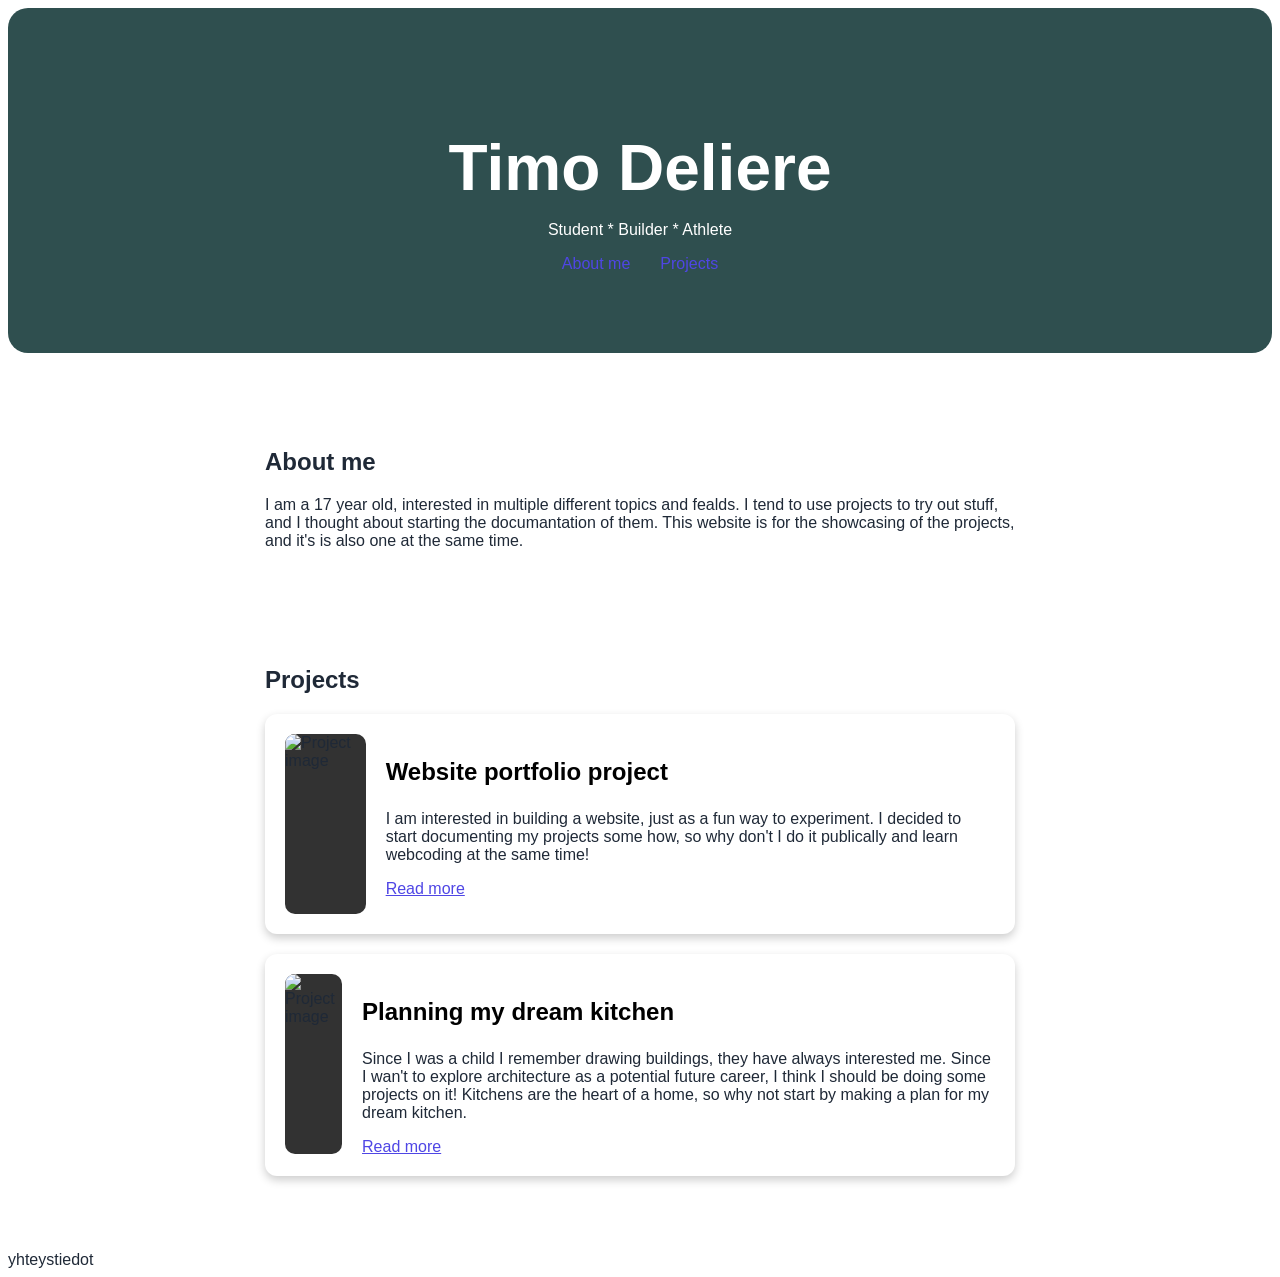
==== index.html @ 15ccfb1a "kokeillaan taas nettsivuprojektin sivun laukaisua." ====
<!DOCTYPE html>
<html>
    <head>
        <title> TD's project portfolio </title>

        <link rel="stylesheet" href="style.css">
    </head>

    <body>

        <header> 
            <h1>Timo Deliere </h1>
            <p>Student * Builder * Athlete</p>

            <nav>
            <a href="#About_me">About me</a>
            <a href="#Projects">Projects</a>
            </nav>

        </header>

    <main> 
        <section id="About_me"> 
            <h2> About me</h2>
                <p> I am a 17 year old, interested in multiple different topics and fealds.
                    I tend to use projects to try out stuff, and I thought about starting the documantation of them. 
                    This website is for the showcasing of the projects, and it's is also one at the same time.
                </p>
        </section>

        <section id="Projects">
            <h2>Projects</h2>

                <div class="project-card">
                    <img src="Kuvia projekteista/Nettisivuprojekti 1..png" alt="Project image">
                        <div id="project-summary">
                            <h3>Website portfolio project</h3>
                            <p>I am interested in building a website, just as a fun way to experiment.
                                I decided to start documenting my projects some how, so why don't I do it publically
                                and learn webcoding at the same time!
                            </p>
                            <a href="projektit-ja-sivut/nettisivuprojektin-sivut/nettisivuprojekti.html"> 
                                Read more
                            </a>
                        </div>
                </div>

            <div class="project-card">
                <img src="" alt="Project image">
                    <div id="project-summary">
                        <h3>Planning my dream kitchen</h3>
                        <p>Since I was a child I remember drawing buildings, they have always interested
                            me. Since I wan't to explore architecture as a potential future career, I
                            think I should be doing some projects on it! Kitchens are the heart of a home,
                            so why not start by making a plan for my dream kitchen.
                        </p>
                        <a href="Toinen dokusivu, jossa keittiönsuunnittelu projektin doku"> 
                            Read more
                        </a>
                    </div>

            </div>
        </section>
    </main>

    <footer> yhteystiedot </footer>

    </body>
</html>
---- style.css ----
:root {
    --background-color: #f3f4f6;
    --surface: #ffffff;
    --primary: #2f4f4f;
    --text: #1f2937;
    --accent: #4f46e5;
}
body {
    font-family: Arial, sans-serif;
    background-color: var(--background);
    color: var(--text);}

main {
    max-width: 800px;
    margin: auto;
    padding: 20px;}

header {
    text-align: center;
    background-color: var(--primary);
    padding: 80px 40px;
    border-radius: 20px;
    color: white;}

header p {
    color: white;}

h1 {
    color: white;
    font-size: 4rem;
    margin-bottom: 10px; }

nav {
    display: flex;
    justify-content: center;
    gap: 30px; }

nav a{
    text-decoration: none; }

nav a:hover{
    color:whitesmoke; }

a { 
    color: var(--accent); }

section {
    background-color: var(--surface);
    margin-top: 30px;
    margin-bottom: 10px;
    padding: 25px;
    border-radius: 15px;}

.project-card {
    display: flex;
    gap: 20px;
    background-color:white;
    padding: 20px;
    margin-bottom: 20px;
    border-radius: 12px;
    box-shadow:  0px 4px 10px rgba(0,0,0,0.2);}

.project-card h3 {
    text-align: left;}

.project-card img {
    width: 180px;
    height: 180px;
    background-color: rgb(50, 50, 50);
    border-radius: 10px;}

.project-card:hover {
    transform: translateY(-3px);}

.project-summary {
    padding: 10px;}

h3 {
    text-align: center;
    color: black;
    font-size: x-large;}
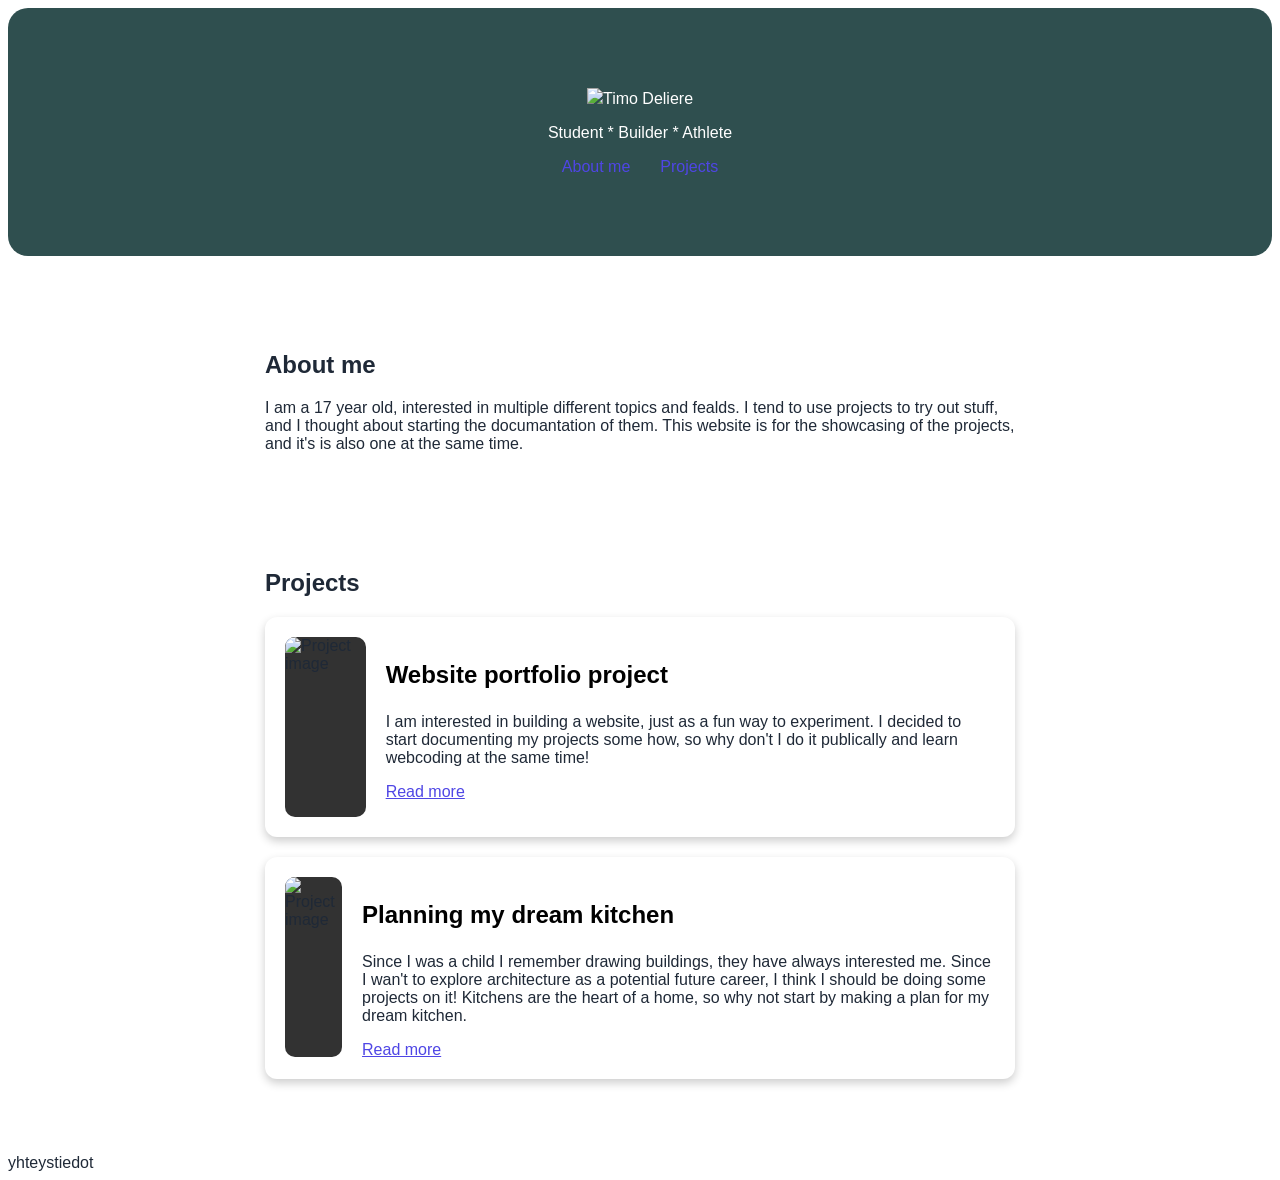
==== commit 9bb65ed5: "shrek kallelle" ====
--- a/index.html
+++ b/index.html
@@ -9,6 +9,7 @@
     <body>
 
         <header> 
+            <img src="../Portfolio sivu/kuvia-projekteista/Shrek-2.png"
             <h1>Timo Deliere </h1>
             <p>Student * Builder * Athlete</p>
 
@@ -39,7 +40,7 @@
                                 I decided to start documenting my projects some how, so why don't I do it publically
                                 and learn webcoding at the same time!
                             </p>
-                            <a href="projektit-ja-sivut/nettisivuprojektin-sivut/nettisivuprojekti.html"> 
+                            <a href="projektit-ja-sivut/nettisivuprojektin-sivut/nettisivuprojekti.html">
                                 Read more
                             </a>
                         </div>
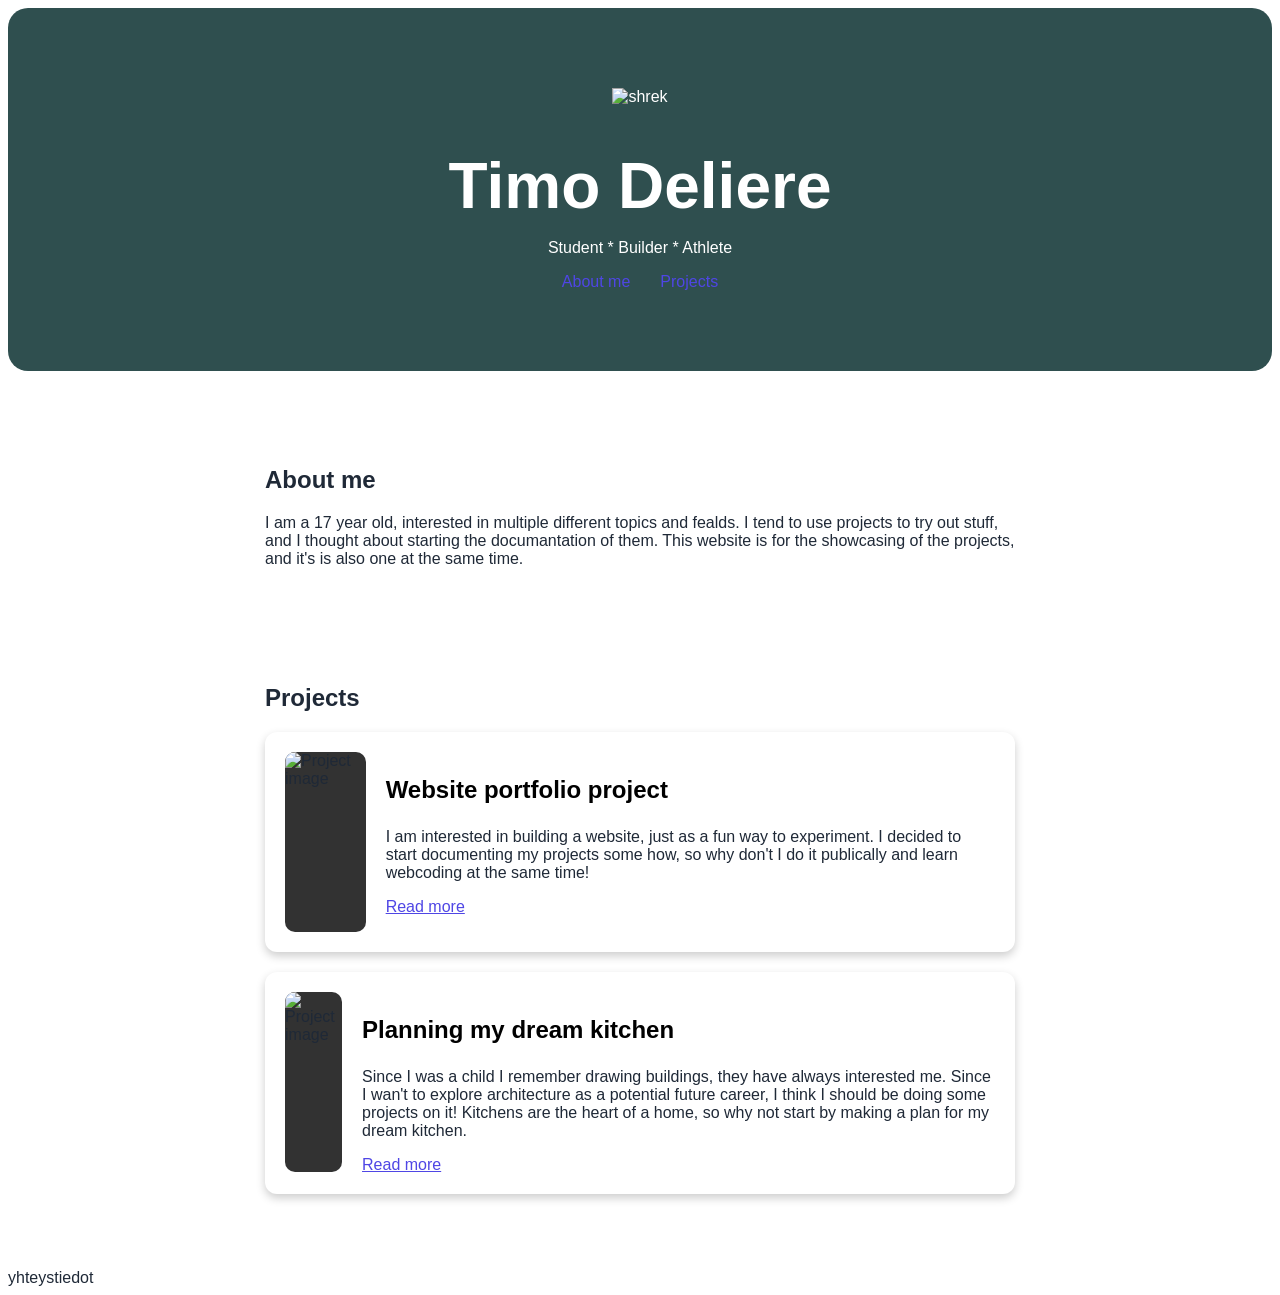
==== commit 84696f28: "Shrek otti iskun" ====
--- a/index.html
+++ b/index.html
@@ -9,7 +9,7 @@
     <body>
 
         <header> 
-            <img src="../Portfolio sivu/kuvia-projekteista/Shrek-2.png"
+            <img src="../Portfolio sivu/kuvia-projekteista/Shrek-2.png" alt="shrek">
             <h1>Timo Deliere </h1>
             <p>Student * Builder * Athlete</p>
 
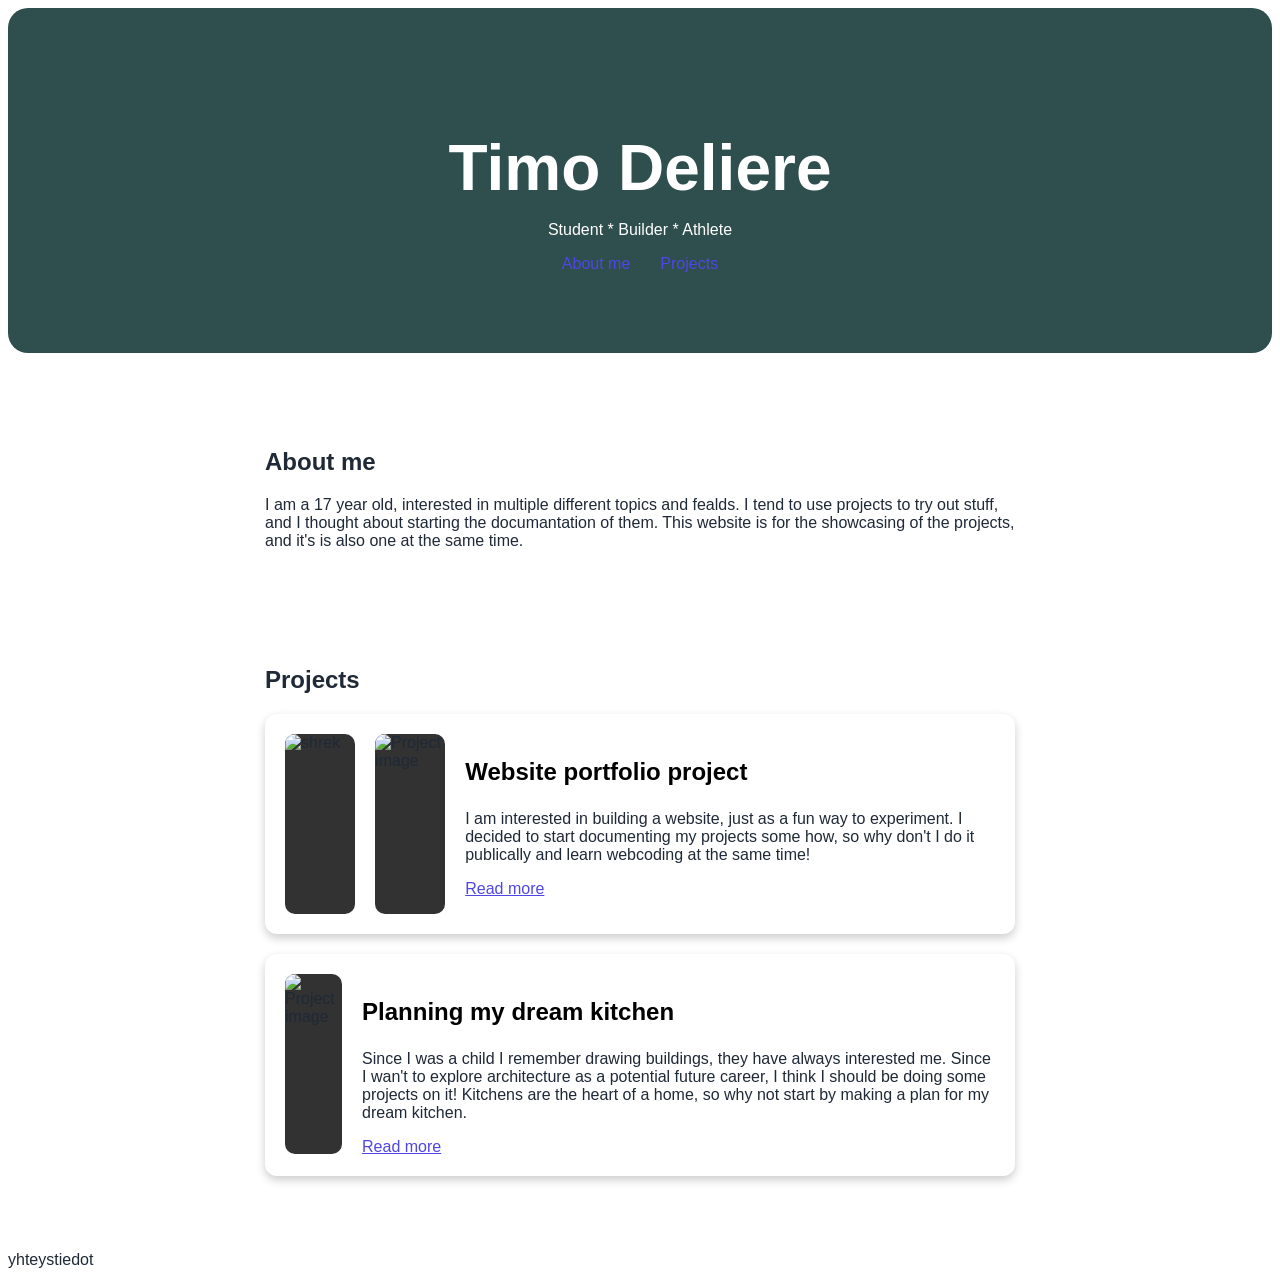
==== commit f932e5ef: "kokeillaan vielä shrekkiä kallelle" ====
--- a/index.html
+++ b/index.html
@@ -9,7 +9,6 @@
     <body>
 
         <header> 
-            <img src="../Portfolio sivu/kuvia-projekteista/Shrek-2.png" alt="shrek">
             <h1>Timo Deliere </h1>
             <p>Student * Builder * Athlete</p>
 
@@ -33,6 +32,7 @@
             <h2>Projects</h2>
 
                 <div class="project-card">
+                    <img src="../Portfolio sivu/kuvia-projekteista/Shrek-2.png" alt="shrek">
                     <img src="Kuvia projekteista/Nettisivuprojekti 1..png" alt="Project image">
                         <div id="project-summary">
                             <h3>Website portfolio project</h3>
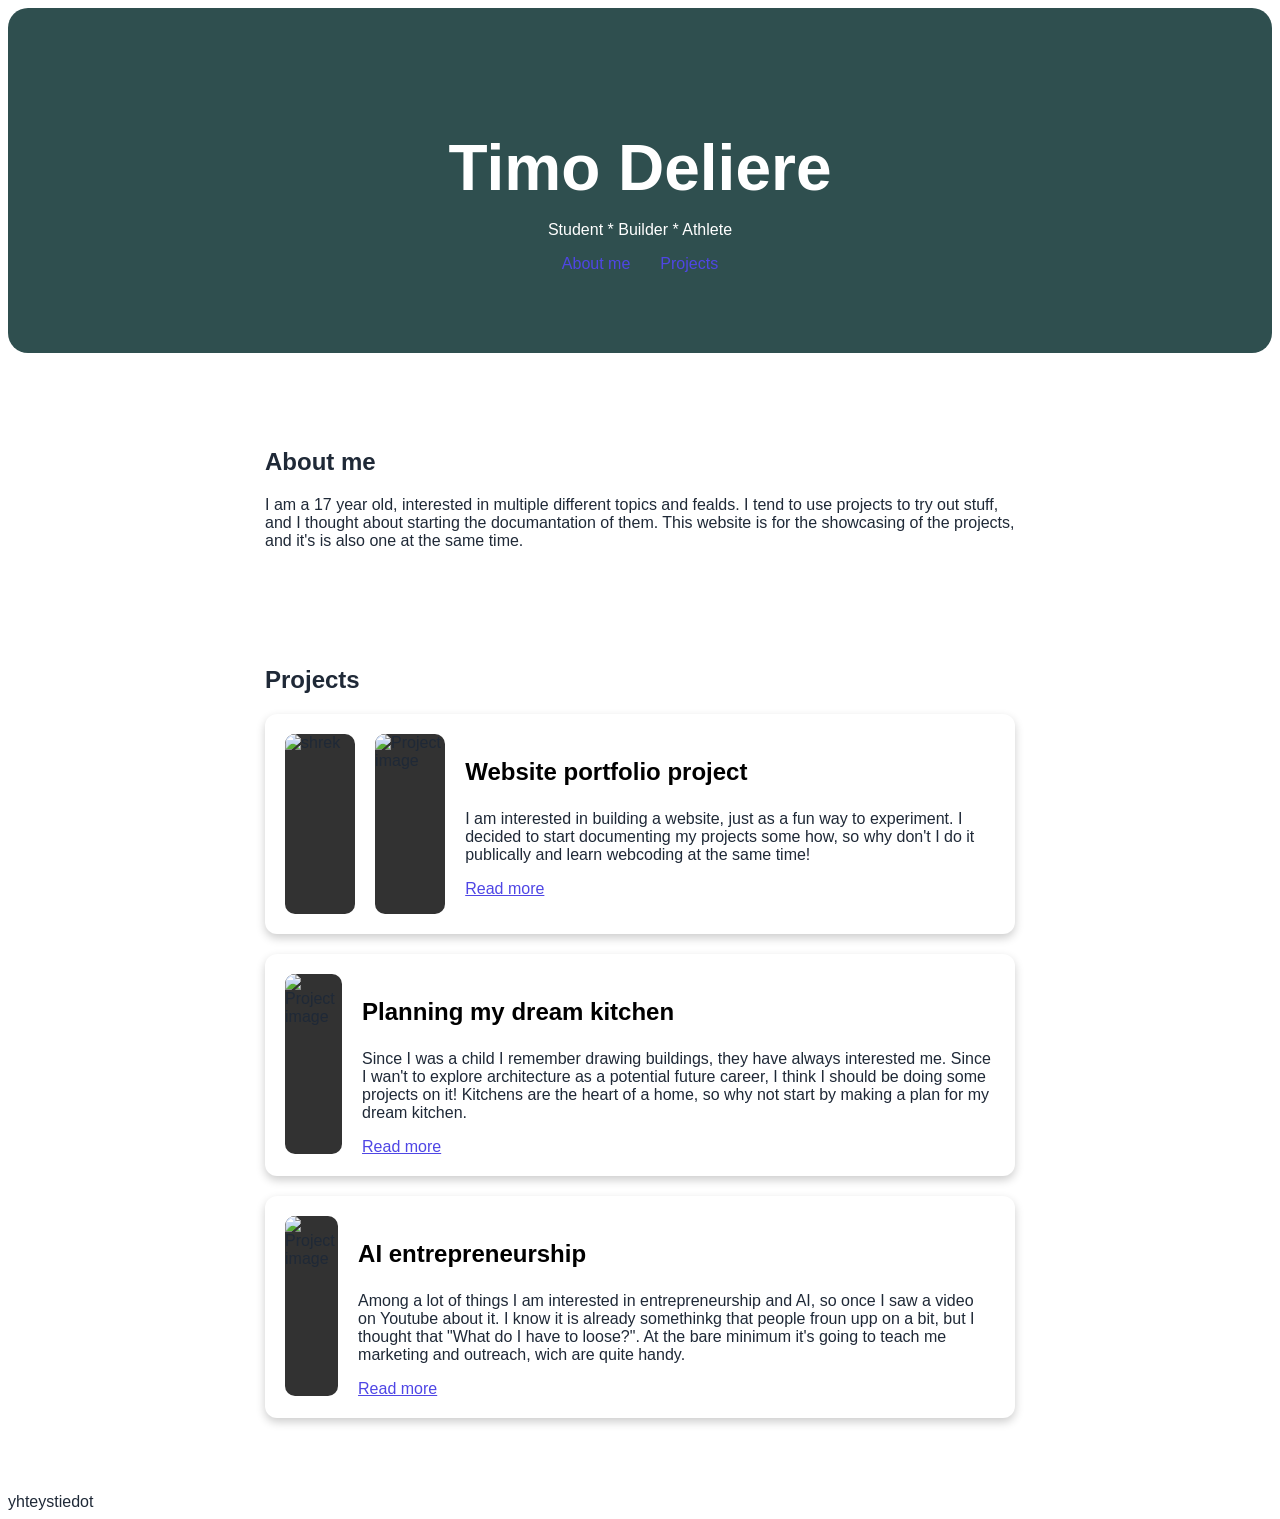
==== commit edd9744b: "lisättiin tekoäly bisness idealle sivut" ====
--- a/index.html
+++ b/index.html
@@ -61,6 +61,22 @@
                     </div>
 
             </div>
+
+            <div class="project-card">
+                <img src="" alt="Project image">
+                    <div id="project-summary">
+                        <h3>AI entrepreneurship</h3>
+                        <p>Among a lot of things I am interested in entrepreneurship and AI, so once 
+                            I saw a video on Youtube about it. I know it is already somethinkg that people
+                            froun upp on a bit, but I thought that "What do I have to loose?". At the bare
+                            minimum it's going to teach me marketing and outreach, wich are quite handy.
+                        </p>
+                        <a href="projektit-ja-sivut\Tekoälybisneksen-sivut\Tekoälybisneksen.html"> 
+                            Read more
+                        </a>
+                    </div>
+
+            </div>
         </section>
     </main>
 
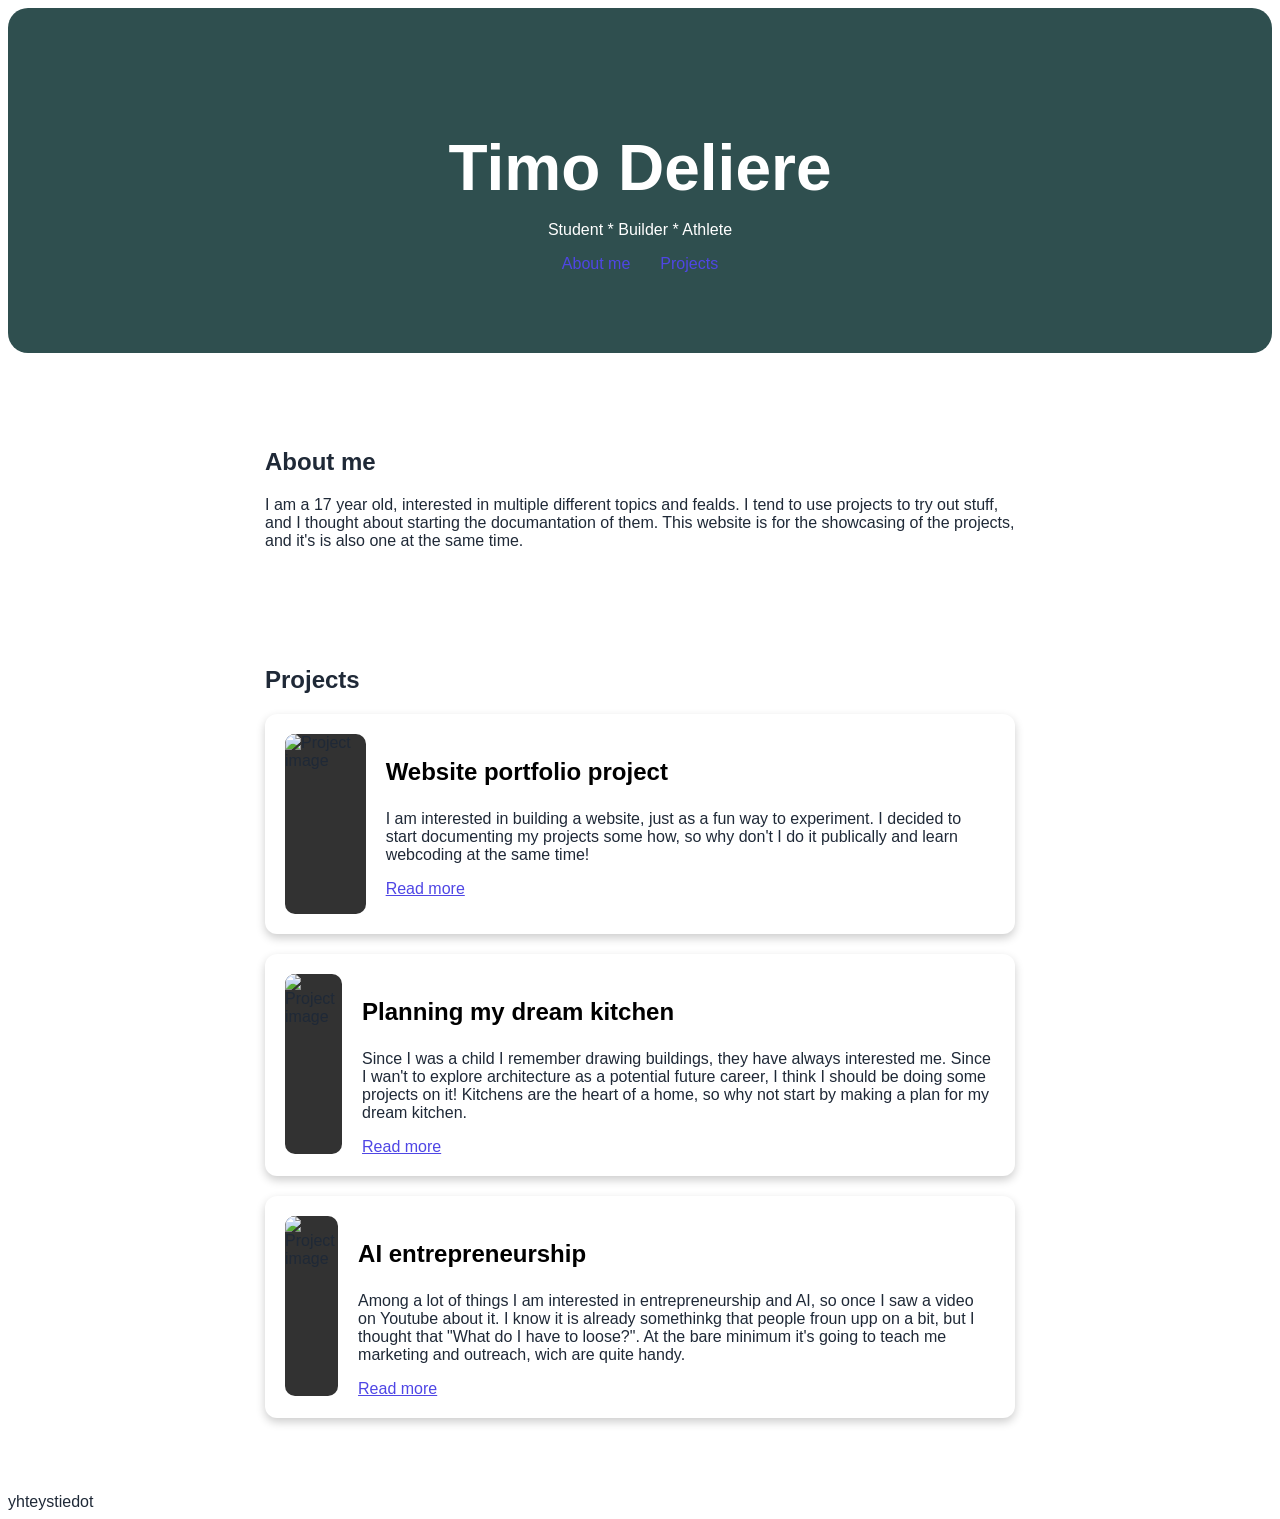
==== commit f3388198: "korjataan tekoalysivua" ====
--- a/index.html
+++ b/index.html
@@ -32,7 +32,6 @@
             <h2>Projects</h2>
 
                 <div class="project-card">
-                    <img src="../Portfolio sivu/kuvia-projekteista/Shrek-2.png" alt="shrek">
                     <img src="Kuvia projekteista/Nettisivuprojekti 1..png" alt="Project image">
                         <div id="project-summary">
                             <h3>Website portfolio project</h3>
